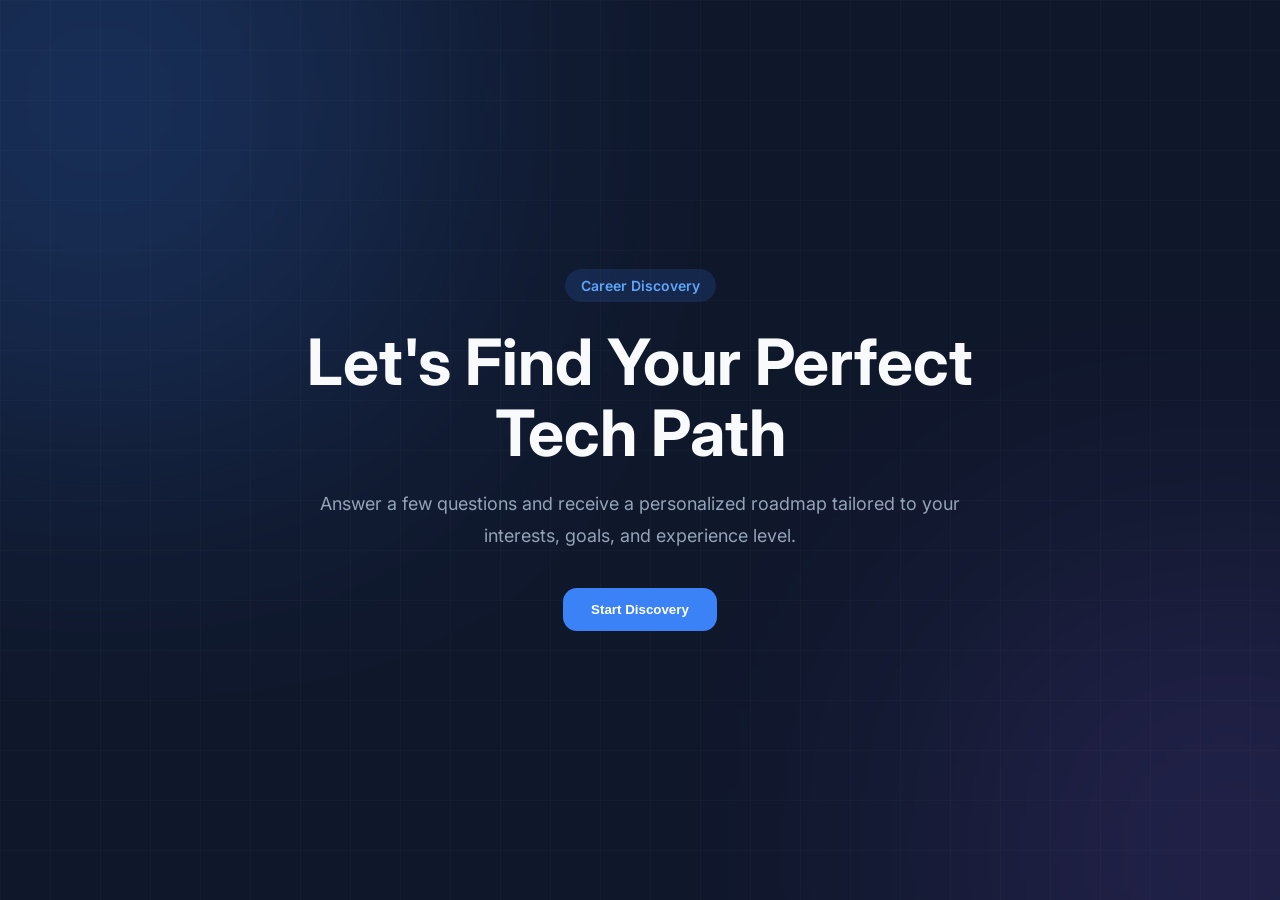
==== pages/quiz.html @ 17b8f145 "quiz, result page" ====
<!doctype html>
<html lang="en">
  <head>
    <meta charset="UTF-8" />
    <meta name="viewport" content="width=device-width, initial-scale=1.0" />
    <title>Guide Into Tech</title>

    <!-- Inter Font -->
    <link rel="preconnect" href="https://fonts.googleapis.com" />
    <link rel="preconnect" href="https://fonts.gstatic.com" crossorigin />
    <link
      href="https://fonts.googleapis.com/css2?family=Inter:wght@300;400;500;600;700;800&display=swap"
      rel="stylesheet" />
    <!-- CSS -->
    <link rel="stylesheet" href="../styles/style.css" />
    <link rel="stylesheet" href="../styles/quiz.css" />
    <link rel="stylesheet" href="../styles/responsive.css" />
  </head>
  <body>
    <section class="discovery_hero">
      <div class="discovery_content">
        <span class="discovery_badge"> Career Discovery </span>

        <h1>Let's Find Your Perfect Tech Path</h1>

        <p>
          Answer a few questions and receive a personalized roadmap tailored to
          your interests, goals, and experience level.
        </p>

        <button class="start_btn">Start Discovery</button>
      </div>
    </section>

    <!-- QUESTION SECTION -->

    <section class="quiz_section">
      <div class="quiz_card">
        <div class="quiz_progress">
          <span id="stepText"> Step 1 of 4 </span>

          <div class="progress_bar">
            <div class="progress_fill" id="progressFill"></div>
          </div>
        </div>

        <h2 id="questionTitle">What's Your Experience Level?</h2>

        <p id="questionDescription">
          Select the option that best describes your current skill level.
        </p>

        <div class="options_container" id="optionsContainer"></div>

        <div class="quiz_actions">
          <button class="continue_btn" id="continueBtn" disabled>
            Continue
          </button>
        </div>
      </div>
    </section>
    <!-- PROCESSING SECTION -->
    <section class="processing_section" id="processingSection">
      <div class="processing_card">
        <div class="loader"></div>

        <h2>Building Your Personalized Path</h2>

        <p id="processingText">Analyzing your responses...</p>
      </div>
    </section>
    <script src="../src/quiz.js"></script>
  </body>
</html>
---- styles/style.css ----
/* RESET */
* {
  padding: 0;
  margin: 0;
  box-sizing: border-box;
  list-style: none;
  text-decoration: none;
  scroll-behavior: smooth;
}

/* ROOT COLORS */
:root {
  --body-bg: #0f172a;
  --txt-cl: #f8fafc;
  --card-cl: #1e293b;
  --border-cl: #334155;
  --button-pri: #3b82f6;
  --button-asct: #8b5cf6;
}

/* BODY */
body {
  background-color: var(--body-bg);
  font-family: "Inter", sans-serif;
  color: var(--txt-cl);
}
/* ================= HEADER ================= */
.header {
  position: fixed;
  top: 0;
  left: 0;
  width: 100%;
  z-index: 1000;
}

/* GLASS EFFECT NAVBAR */
.nav_container {
  max-width: 1200px;
  margin: auto;
  margin-top: 15px;

  display: flex;
  justify-content: space-between;
  align-items: center;

  padding: 14px 24px;

  background: rgba(15, 23, 42, 0.6);
  backdrop-filter: blur(12px);
  -webkit-backdrop-filter: blur(12px);

  border: 1px solid rgba(51, 65, 85, 0.4);
  border-radius: 16px;
}

/* LOGO */
.logo {
  font-weight: 700;
  font-size: 18px;
  color: #f8fafc;
  letter-spacing: 0.5px;
}

/* NAV LINKS */
.nav_links {
  display: flex;
  gap: 25px;
}

.nav_links a {
  color: #94a3b8;
  font-size: 14px;
  transition: 0.3s;
  position: relative;
}

.nav_links a:hover {
  color: #f8fafc;
}

/* CTA BUTTON */
.nav_cta button {
  background: #3b82f6;
  color: white;
  border: none;
  padding: 10px 16px;
  border-radius: 10px;
  font-weight: 600;
  cursor: pointer;
  transition: 0.3s;
}

.nav_cta button:hover {
  transform: scale(1.05);
}

/* MOBILE ICON */
.menu_icon {
  display: none;
  font-size: 24px;
  color: #f8fafc;
  cursor: pointer;
}
/* ================= MOBILE MENU PANEL ================= */
.mobile_menu {
  position: fixed;
  top: 80px;
  right: 20px;
  width: 250px;

  display: flex;
  flex-direction: column;
  gap: 15px;

  padding: 20px;

  background: rgba(15, 23, 42, 0.8);
  backdrop-filter: blur(15px);

  border: 1px solid rgba(51, 65, 85, 0.5);
  border-radius: 16px;

  transform: translateY(-20px);
  opacity: 0;
  pointer-events: none;

  transition: 0.3s ease;
  z-index: 2000;
}

.mobile_menu a {
  color: #94a3b8;
  font-size: 14px;
  transition: 0.3s;
}

.mobile_menu a:hover {
  color: #f8fafc;
}

/* mobile button */
.mobile_menu button {
  background: #3b82f6;
  border: none;
  color: white;
  padding: 10px;
  border-radius: 10px;
  cursor: pointer;
}

/* ACTIVE STATE */
.mobile_menu.active {
  transform: translateY(0);
  opacity: 1;
  pointer-events: auto;
}

/* OVERLAY */
.overlay {
  position: fixed;
  top: 0;
  left: 0;
  width: 100%;
  height: 100vh;

  background: rgba(0, 0, 0, 0.4);
  backdrop-filter: blur(3px);

  opacity: 0;
  pointer-events: none;
  transition: 0.3s ease;
  z-index: 1500;
}

.overlay.active {
  opacity: 1;
  pointer-events: auto;
}

/* ===== NAVBAR SCROLL STATE ===== */
.nav_container {
  transition: all 0.3s ease;
}

/* when page scrolls */
.nav_container.scrolled {
  background: rgba(15, 23, 42, 0.85);
  border: 1px solid rgba(51, 65, 85, 0.6);
  padding: 10px 24px;
  backdrop-filter: blur(18px);
  box-shadow: 0 10px 30px rgba(0, 0, 0, 0.25);
}

/* LINK BASE */
.nav_links a {
  color: #94a3b8;
  font-size: 14px;
  position: relative;
  padding-bottom: 5px;
  transition: 0.3s;
}

/* HOVER + ACTIVE */
.nav_links a:hover,
.nav_links a.active {
  color: #f8fafc;
}

/* UNDERLINE ANIMATION */
.nav_links a::after {
  content: "";
  position: absolute;
  left: 0;
  bottom: 0;
  width: 0%;
  height: 2px;
  background: #3b82f6;
  transition: 0.3s ease;
  border-radius: 10px;
}

.nav_links a:hover::after,
.nav_links a.active::after {
  width: 100%;
}

/* HERO SECTION */
.hero_section {
  position: relative;
  min-height: 100vh;
  display: flex;
  align-items: center;
  justify-content: center;
  text-align: center;
  overflow: hidden;
  padding: 20px;
  background-image:
    linear-gradient(rgba(255, 255, 255, 0.02) 1px, transparent 1px),
    linear-gradient(90deg, rgba(255, 255, 255, 0.02) 1px, transparent 1px);

  background-size: 50px 50px;
}

/* GLOW EFFECTS (YOUR STYLE IMPROVED) */
.hero_section::before {
  position: absolute;
  content: "";
  width: 600px;
  height: 600px;
  background: #3b82f6;
  filter: blur(120px);
  opacity: 0.3;
  top: -200px;
  left: -200px;
  animation: glow 3s ease-in-out infinite;
}

.hero_section::after {
  position: absolute;
  content: "";
  width: 500px;
  height: 500px;
  background: #8b5cf6;
  filter: blur(120px);
  opacity: 0.2;
  bottom: -200px;
  right: -200px;
  animation: glow 3s ease-in-out infinite;
}

/* HERO CONTENT */
.hero_content {
  max-width: 800px;
  z-index: 2;
}

/* HEADLINE */
.hero_content h1 {
  font-size: 60px;
  font-weight: 800;
  line-height: 1.1;
  margin-bottom: 20px;
}

/* SUBTEXT */
.hero_content p {
  font-size: 18px;
  color: #94a3b8;
  margin-bottom: 30px;
}

/* BUTTONS */
.hero_buttons {
  display: flex;
  gap: 15px;
  justify-content: center;
}

/* PRIMARY BUTTON */
.primary_btn {
  background: var(--button-pri);
  color: white;
  border: none;
  padding: 12px 24px;
  border-radius: 12px;
  font-weight: 600;
  cursor: pointer;
  transition: 0.3s;
}

.primary_btn:hover {
  transform: scale(1.05);
}

/* SECONDARY BUTTON */
.secondary_btn {
  background: transparent;
  color: var(--txt-cl);
  border: 1px solid var(--border-cl);
  padding: 12px 24px;
  border-radius: 12px;
  font-weight: 600;
  cursor: pointer;
  transition: 0.3s;
}

.secondary_btn:hover {
  border-color: var(--button-asct);
  transform: scale(1.05);
}

/* =========================
   METRICS SECTION
========================= */

.metrics_section {
  padding: 100px 20px;
}

.metrics_container {
  max-width: 1200px;
  margin: auto;

  display: grid;
  grid-template-columns: repeat(4, 1fr);
  gap: 25px;
}

.metric_card {
  background: rgba(30, 41, 59, 0.7);
  backdrop-filter: blur(10px);

  border: 1px solid var(--border-cl);

  border-radius: 20px;

  padding: 35px 25px;

  text-align: center;

  transition: all 0.3s ease;
}

.metric_card:hover {
  transform: translateY(-8px);

  border-color: var(--button-pri);

  box-shadow: 0 15px 35px rgba(59, 130, 246, 0.15);
}

.metric_card h2 {
  font-size: 3rem;
  font-weight: 800;
  color: var(--txt-cl);

  margin-bottom: 10px;
}

.metric_card p {
  color: #94a3b8;
  font-size: 15px;
  line-height: 1.6;
}

.section_heading {
  text-align: center;
  max-width: 700px;
  margin: 0 auto 60px;
}

.section_heading h2 {
  font-size: 2.5rem;
  margin-bottom: 15px;
}

.section_heading p {
  color: #94a3b8;
  line-height: 1.8;
}

/* =========================
   PROBLEM SECTION
========================= */

.problem_section {
  padding: 120px 20px;
}

.problem_grid {
  max-width: 1200px;
  margin: auto;

  display: grid;
  grid-template-columns: repeat(2, 1fr);
  gap: 25px;
}

.problem_card {
  background: rgba(30, 41, 59, 0.6);
  backdrop-filter: blur(12px);

  border: 1px solid var(--border-cl);

  border-radius: 20px;

  padding: 30px;

  transition: 0.3s ease;
}

.problem_card:hover {
  transform: translateY(-8px);

  border-color: #ef4444;

  box-shadow: 0 15px 35px rgba(239, 68, 68, 0.15);
}

.problem_icon {
  font-size: 2rem;
  margin-bottom: 20px;
}

.problem_card h3 {
  margin-bottom: 12px;
  color: var(--txt-cl);
}

.problem_card p {
  color: #94a3b8;
  line-height: 1.7;
}

.section_badge {
  display: inline-block;

  background: rgba(239, 68, 68, 0.15);

  color: #f87171;

  padding: 8px 16px;

  border-radius: 999px;

  margin-bottom: 20px;

  font-size: 14px;
  font-weight: 600;
}

/* =========================
   SOLUTION SECTION
========================= */

.solution_section {
  padding: 120px 20px;
}

.solution_grid {
  max-width: 1200px;
  margin: auto;

  display: grid;
  grid-template-columns: repeat(2, 1fr);
  gap: 25px;
}

.solution_card {
  background: rgba(30, 41, 59, 0.6);

  backdrop-filter: blur(12px);

  border: 1px solid var(--border-cl);

  border-radius: 20px;

  padding: 30px;

  transition: 0.3s ease;
}

.solution_card:hover {
  transform: translateY(-8px);

  border-color: var(--button-pri);

  box-shadow: 0 15px 35px rgba(59, 130, 246, 0.15);
}

.solution_icon {
  font-size: 2rem;

  margin-bottom: 20px;
}

.solution_card h3 {
  color: var(--txt-cl);

  margin-bottom: 12px;
}

.solution_card p {
  color: #94a3b8;

  line-height: 1.7;
}

.solution_badge {
  display: inline-block;

  padding: 8px 16px;

  border-radius: 999px;

  background: rgba(59, 130, 246, 0.15);

  color: #60a5fa;

  font-size: 14px;

  font-weight: 600;

  margin-bottom: 20px;
}

/* ======================
FEATURES SECTION
====================== */
.features_section {
  background-image:
    linear-gradient(rgba(255, 255, 255, 0.02) 2px, transparent 1px),
    linear-gradient(90deg, rgba(255, 255, 255, 0.02) 2px, transparent 1px);

  background-size: 50px 50px;
  padding: 120px 20px;
}

/* .features_section {
} */

.features_badge {
  display: inline-block;

  padding: 8px 16px;

  border-radius: 999px;

  background: rgba(139, 92, 246, 0.15);

  color: #c4b5fd;

  margin-bottom: 20px;

  font-size: 14px;

  font-weight: 600;
}

.feature_showcase {
  max-width: 1200px;

  margin: 100px auto;

  display: grid;

  grid-template-columns: 1fr 1fr;

  gap: 60px;

  align-items: center;
}

.feature_showcase.reverse .feature_content {
  order: 2;
}

.feature_showcase.reverse .feature_mockup {
  order: 1;
}
.feature_mockup{
  position: relative;
}
.feature_mockup::before{
    content: '';

    position: absolute;

    width: 300px;
    height: 300px;

    background: radial-gradient(
        circle,
        rgba(59,130,246,.2),
        transparent
    );

    filter: blur(60px);

    z-index: -1;
}

.feature_content h3 {
  font-size: 2.5rem;

  margin-bottom: 20px;
}

.feature_content p {
  color: #94a3b8;

  line-height: 1.8;

  max-width: 500px;
}

.feature_mockup {
  display: flex;
  justify-content: center;
}

.mockup_card,
.roadmap_mockup,
.projects_mockup,
.resource_mockup {
  width: 100%;

  max-width: 450px;

  background: rgba(30, 41, 59, 0.7);

  backdrop-filter: blur(10px);

  border: 1px solid var(--border-cl);

  border-radius: 20px;

  padding: 25px;
}
.option,
.road_item,
.project_card,
.resource_item {
  padding: 15px;

  margin-top: 12px;

  border-radius: 12px;

  background: rgba(255, 255, 255, 0.03);

  border: 1px solid rgba(255, 255, 255, 0.05);
}

.mockup_card button {
  margin-top: 20px;

  width: 100%;

  padding: 12px;

  border: none;

  border-radius: 12px;

  background: var(--button-pri);

  color: white;

  cursor: pointer;
}

.mockup_card,
.roadmap_mockup,
.projects_mockup,
.resource_mockup {
  transition: 0.3s ease;
}

.mockup_card:hover,
.roadmap_mockup:hover,
.projects_mockup:hover,
.resource_mockup:hover {
  transform: translateY(-8px);

  border-color: var(--button-pri);

  box-shadow: 0 15px 40px rgba(59, 130, 246, 0.15);
}



/* =====================
FOOTER
===================== */

.footer{
    padding: 100px 20px 30px;

    border-top: 1px solid var(--border-cl);

    position: relative;

    overflow: hidden;
}
.footer::before{
    content: '';

    position: absolute;

    width: 500px;
    height: 500px;

    background: #8b5cf6;

    filter: blur(180px);

    opacity: .08;

    bottom: -250px;
    left: -100px;
}
.footer_container{
    max-width: 1200px;

    margin: auto;

    display: flex;

    justify-content: space-between;

    gap: 60px;
}
.footer_brand{
    max-width: 400px;
}

.footer_brand h3{
    font-size: 1.8rem;

    margin-bottom: 20px;
}

.footer_brand p{
    color: #94a3b8;

    line-height: 1.8;
}
.footer_links{
    display: flex;

    gap: 80px;
}

.footer_column{
    display: flex;

    flex-direction: column;
}

.footer_column h4{
    margin-bottom: 20px;
}

.footer_column a{
    color: #94a3b8;

    margin-bottom: 12px;

    transition: .3s;
}

.footer_column a:hover{
    color: var(--txt-cl);
}
.footer_bottom{
    max-width: 1200px;

    margin: 60px auto 0;

    padding-top: 30px;

    border-top: 1px solid rgba(255,255,255,.05);

    text-align: center;
}

.footer_bottom p{
    color: #64748b;
}
/* ================= ANIMATION SECTION ============ */

.hero_content h1 {
  opacity: 0;
  transform: translateY(30px);
  animation: fadeUp 1s ease forwards;
}

.hero_content p {
  opacity: 0;
  transform: translateY(30px);
  animation: fadeUp 1s ease forwards 0.2s;
}

.hero_buttons {
  opacity: 0;
  transform: translateY(30px);
  animation: fadeUp 1s ease forwards 0.4s;
}

/* ================= BUTTONS ================= */
.primary_btn,
.secondary_btn {
  transition: all 0.3s ease;
}

.primary_btn:hover,
.secondary_btn:hover {
  transform: translateY(-3px) scale(1.03);
}

/* ================= KEYFRAMES ================= */

@keyframes fadeUp {
  from{
    opacity: 0;
    transform: translateY(-10px);
  }
  to {
    opacity: 1;
    transform: translateY(0);
  }
}


@keyframes float {
  0% { transform: translateY(0); }
  50% { transform: translateY(-10px); }
  100% { transform: translateY(0); }
}

@keyframes glow {
  0% {
    opacity: 0.2;
  }
  50% {
    opacity: 0.4;
  }
  100% {
    opacity: 0.2;
  }
}
---- styles/quiz.css ----
/* ======================
DISCOVERY HERO
====================== */


.discovery_hero{
  min-height: 100vh;

  display:flex;
  align-items:center;
  justify-content:center;

  text-align:center;

  padding:20px;

  position:relative;

  overflow:hidden;

  background-image:
  linear-gradient(rgba(255,255,255,.02) 1px, transparent 1px),
  linear-gradient(90deg, rgba(255,255,255,.02) 1px, transparent 1px);

  background-size:50px 50px;
}

.discovery_hero::before{
  content:'';

  position:absolute;

  width:600px;
  height:600px;

  background:#3b82f6;

  filter:blur(150px);

  opacity:.25;

  top:-200px;
  left:-200px;
}

.discovery_hero::after{
  content:'';

  position:absolute;

  width:500px;
  height:500px;

  background:#8b5cf6;

  filter:blur(150px);

  opacity:.2;

  bottom:-200px;
  right:-200px;
}

.discovery_content{
  max-width:700px;

  position:relative;

  z-index:2;
}

.discovery_badge{
  display:inline-block;

  padding:8px 16px;

  border-radius:999px;

  background:rgba(59,130,246,.15);

  color:#60a5fa;

  font-size:14px;
  font-weight:600;

  margin-bottom:25px;
}

.discovery_content h1{
  font-size:4rem;

  line-height:1.1;

  margin-bottom:20px;
}

.discovery_content p{
  color:#94a3b8;

  line-height:1.8;

  font-size:18px;

  margin-bottom:35px;
}

.start_btn{
  padding:14px 28px;

  border:none;

  border-radius:14px;

  background:var(--button-pri);

  color:white;

  font-weight:600;

  cursor:pointer;

  transition:.3s;
}

.start_btn:hover{
  transform:translateY(-4px);

  box-shadow:
  0 15px 35px rgba(59,130,246,.25);
}

/* ==========================
QUIZ SECTION
========================== */

.quiz_section{
  padding:50px 20px;
  display: none;
}

.quiz_card{
  max-width:850px;

  margin:auto;

  background:
  rgba(30,41,59,.7);

  backdrop-filter:blur(15px);

  border:1px solid var(--border-cl);

  border-radius:28px;

  padding:50px;

  position:relative;

  overflow:hidden;
}

.quiz_card::before{
  content:'';

  position:absolute;

  width:350px;
  height:350px;

  background:
  radial-gradient(
    circle,
    rgba(59,130,246,.15),
    transparent
  );

  filter:blur(80px);

  top:-100px;
  right:-100px;
}

.quiz_progress{
  margin-bottom:40px;
}

.quiz_progress span{
  display:block;

  color:#94a3b8;

  margin-bottom:12px;

  font-size:14px;
}

.progress_bar{
  width:100%;

  height:8px;

  background:
  rgba(255,255,255,.05);

  border-radius:999px;

  overflow:hidden;
}

.progress_fill{
  width:25%;

  height:100%;

  background:
  linear-gradient(
    90deg,
    #3b82f6,
    #8b5cf6
  );

  border-radius:999px;
}

.quiz_card h2{
  font-size:2.5rem;

  margin-bottom:15px;

  text-align:center;
}

.quiz_card > p{
  text-align:center;

  color:#94a3b8;

  line-height:1.8;

  margin-bottom:40px;
}
.options_container{
  display:grid;

  grid-template-columns:
  repeat(3,1fr);

  gap:20px;

  margin-bottom:40px;
}

.option_card{
  padding:25px;

  border-radius:20px;

  background:
  rgba(255,255,255,.03);

  border:
  1px solid rgba(255,255,255,.05);

  cursor:pointer;

  transition:.3s ease;
}

.option_card:hover{
  transform:translateY(-6px);

  border-color:
  var(--button-pri);

  box-shadow:
  0 15px 35px
  rgba(59,130,246,.15);
}

.option_card h3{
  margin-bottom:15px;

  font-size:1.2rem;
}

.option_card p{
  color:#94a3b8;

  line-height:1.7;
}
.quiz_actions{
  display:flex;

  justify-content:center;
}

.continue_btn{
  padding:14px 32px;

  border:none;

  border-radius:14px;

  background:
  var(--button-pri);

  color:white;

  font-weight:600;

  cursor:pointer;

  transition:.3s;
}

.continue_btn:hover{
  transform:translateY(-4px);

  box-shadow:
  0 15px 35px
  rgba(59,130,246,.25);
}

.option_card.selected{
  border-color: var(--button-pri);

  background:
  rgba(59,130,246,.12);

  transform: translateY(-6px);

  box-shadow:
  0 15px 35px rgba(59,130,246,.2);
}

.continue_btn:disabled{
  opacity: .5;

  cursor: not-allowed;

  transform: none;
}

/* PROCESSING SECTION */

.processing_section{
  display:none;

  min-height:100vh;

  align-items:center;
  justify-content:center;

  padding:20px;
}

.processing_section.active{
  display:flex;
}

.processing_card{
  width:100%;
  max-width:700px;

  text-align:center;

  background:rgba(30,41,59,.7);

  backdrop-filter:blur(15px);

  border:1px solid var(--border-cl);

  border-radius:28px;

  padding:60px 40px;
}

.processing_card h2{
  margin-top:30px;
  margin-bottom:15px;
  font-size:2.3rem;
}

.processing_card p{
  color:#94a3b8;

  font-size:18px;
}
.loader{

  width:80px;
  height:80px;

  margin:auto;

  border:6px solid
  rgba(255,255,255,.08);

  border-top:
  6px solid #3b82f6;

  border-radius:50%;

  animation:
  spin 1s linear infinite;
}

@keyframes spin{

  from{
    transform:rotate(0deg);
  }

  to{
    transform:rotate(360deg);
  }

}
---- styles/responsive.css ----
/* RESPONSIVE */

@media (max-width: 992px){

  .metrics_container{
    grid-template-columns: repeat(2, 1fr);
  }
  .discovery_content h1{
    font-size: 3.2rem;
  }

  .quiz_card{
    padding: 40px;
  }

  .quiz_card h2{
    font-size: 2rem;
  }

  .options_container{
    grid-template-columns: 1fr;
  }

}

@media (max-width: 768px){
  .nav_links {
    display: none; /* hidden for mobile */
  }

  .nav_cta {
    display: none;
  }

  .menu_icon {
    display: block;
  }

  .nav_container {
    padding: 12px 18px;
  }
  .hero_content h1{
    font-size: 40px;
  }

  .hero_content p{
    font-size: 16px;
  }

  .hero_buttons{
    flex-direction: column;
  }
  
  .problem_grid{
    grid-template-columns: 1fr;
  }

   .solution_grid{
    grid-template-columns: 1fr;
  }

  .feature_showcase{
        grid-template-columns: 1fr;
    }

    .feature_showcase.reverse .feature_content,
    .feature_showcase.reverse .feature_mockup{
        order: unset;
    }

    .feature_content{
        text-align: center;
    }

    .feature_content p{
        margin: auto;
    }

     .footer_container{
        flex-direction: column;
    }

    .footer_links{
        flex-wrap: wrap;

        gap: 40px;
    }
  
  
  .discovery_hero{
    min-height: 90vh;
  }

  .discovery_content h1{
    font-size: 2.6rem;
  }

  .discovery_content p{
    font-size: 16px;
  }

  .quiz_section{
    padding: 80px 20px;
  }

  .quiz_card{
    padding: 30px 20px;
    border-radius: 24px;
  }

  .quiz_card h2{
    font-size: 1.8rem;
  }

  .option_card{
    padding: 20px;
  }

  .continue_btn{
    width: 100%;
  }

  .processing_card{
    padding:40px 20px;
  }

  .processing_card h2{
    font-size:1.8rem;
  }
  
  .results_container h1{

    font-size:2rem;
  }
  
  .results_section {
    padding: 90px 15px;
  }

  /* HERO TEXT */
  .results_hero h1 {
    font-size: 2.2rem;
    line-height: 1.2;
  }

  .results_hero p {
    font-size: 0.95rem;
  }

  .compatibility h2 {
    font-size: 2.2rem;
  }

  /* STACK ALL GRIDS */
  .results_grid {
    grid-template-columns: 1fr;
  }

  /* CARDS */
  .card {
    padding: 20px;
  }

  /* SKILLS GRID */
  .skills_grid {
    grid-template-columns: repeat(2, 1fr);
  }

  /* REASON BLOCK */
  .reason_card {
    padding: 20px;
  }


}

@media (max-width: 576px){

  .metrics_container{
    grid-template-columns: 1fr;
  }

}
@media (max-width: 480px){

  .discovery_content h1{
    font-size: 2.1rem;
  }

  .discovery_badge{
    font-size: 12px;
  }

  .quiz_card h2{
    font-size: 1.5rem;
  }

  .quiz_card > p{
    font-size: 14px;
  }

  .option_card h3{
    font-size: 1rem;
  }

  .option_card p{
    font-size: 14px;
  }
  .results_hero h1 {
    font-size: 1.8rem;
  }

  .compatibility h2 {
    font-size: 2rem;
  }

  .badge {
    font-size: 12px;
    padding: 6px 12px;
  }

  /* STACK EVERYTHING EVEN TIGHTER */
  .skills_grid {
    grid-template-columns: 1fr;
  }

  .cta_btn {
    width: 100%;
    text-align: center;
  }


}
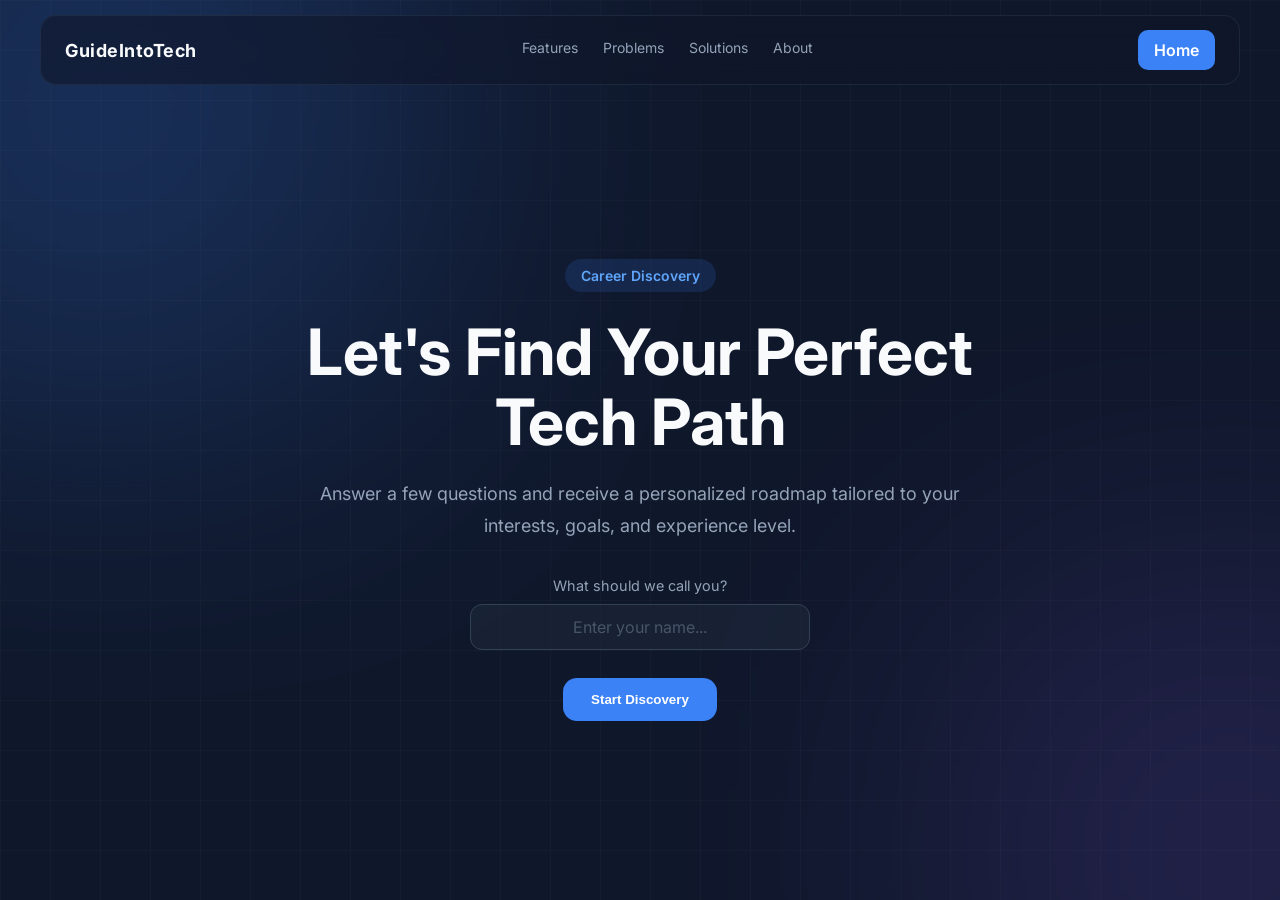
==== commit 7bdedaac: "Complete platform build: roadmap, personalization, improved recommendations - Add roadmap.html with " ====
--- a/pages/quiz.html
+++ b/pages/quiz.html
@@ -3,7 +3,8 @@
   <head>
     <meta charset="UTF-8" />
     <meta name="viewport" content="width=device-width, initial-scale=1.0" />
-    <title>Guide Into Tech</title>
+    <title>Quiz — Guide Into Tech</title>
+    <link rel="icon" href="data:image/svg+xml,<svg xmlns='http://www.w3.org/2000/svg' viewBox='0 0 100 100'><text y='.9em' font-size='90'>🗺️</text></svg>">
 
     <!-- Inter Font -->
     <link rel="preconnect" href="https://fonts.googleapis.com" />
@@ -17,16 +18,55 @@
     <link rel="stylesheet" href="../styles/responsive.css" />
   </head>
   <body>
+    <header class="header">
+      <div class="nav_container">
+        <a href="../index.html" class="logo">GuideIntoTech</a>
+
+        <nav class="nav_links">
+          <a href="../index.html#features">Features</a>
+          <a href="../index.html#problem">Problems</a>
+          <a href="../index.html#solution">Solutions</a>
+          <a href="../index.html#about">About</a>
+        </nav>
+
+        <div class="nav_cta">
+          <a href="../index.html">Home</a>
+        </div>
+
+        <div class="menu_icon" id="menuIcon">☰</div>
+      </div>
+
+      <div class="mobile_menu" id="mobileMenu">
+        <a href="../index.html#features">Features</a>
+        <a href="../index.html#problem">Problems</a>
+        <a href="../index.html#solution">Solutions</a>
+        <a href="../index.html#about">About</a>
+        <a href="../index.html" class="mobile_cta">Home</a>
+      </div>
+
+      <div class="overlay" id="overlay"></div>
+    </header>
+
     <section class="discovery_hero">
       <div class="discovery_content">
         <span class="discovery_badge"> Career Discovery </span>
 
-        <h1>Let's Find Your Perfect Tech Path</h1>
+        <h1 id="heroHeading">Let's Find Your Perfect Tech Path</h1>
 
         <p>
           Answer a few questions and receive a personalized roadmap tailored to
           your interests, goals, and experience level.
         </p>
+
+        <div class="name_field">
+          <label for="userName">What should we call you?</label>
+          <input
+            type="text"
+            id="userName"
+            placeholder="Enter your name..."
+            maxlength="30"
+            autocomplete="off" />
+        </div>
 
         <button class="start_btn">Start Discovery</button>
       </div>
@@ -69,6 +109,7 @@
         <p id="processingText">Analyzing your responses...</p>
       </div>
     </section>
+    <script src="../src/nav.js"></script>
     <script src="../src/quiz.js"></script>
   </body>
 </html>
--- a/styles/style.css
+++ b/styles/style.css
@@ -79,18 +79,17 @@
 }
 
 /* CTA BUTTON */
-.nav_cta button {
+.nav_cta a {
+  display: inline-block;
   background: #3b82f6;
   color: white;
-  border: none;
   padding: 10px 16px;
   border-radius: 10px;
   font-weight: 600;
-  cursor: pointer;
   transition: 0.3s;
 }
 
-.nav_cta button:hover {
+.nav_cta a:hover {
   transform: scale(1.05);
 }
 
@@ -138,14 +137,15 @@
   color: #f8fafc;
 }
 
-/* mobile button */
-.mobile_menu button {
+/* mobile CTA */
+.mobile_menu .mobile_cta {
+  display: inline-block;
   background: #3b82f6;
-  border: none;
   color: white;
-  padding: 10px;
+  padding: 10px 16px;
   border-radius: 10px;
-  cursor: pointer;
+  font-weight: 600;
+  transition: 0.3s;
 }
 
 /* ACTIVE STATE */
@@ -298,6 +298,7 @@
 
 /* PRIMARY BUTTON */
 .primary_btn {
+  display: inline-block;
   background: var(--button-pri);
   color: white;
   border: none;
@@ -314,6 +315,7 @@
 
 /* SECONDARY BUTTON */
 .secondary_btn {
+  display: inline-block;
   background: transparent;
   color: var(--txt-cl);
   border: 1px solid var(--border-cl);
@@ -672,22 +674,16 @@
   border: 1px solid rgba(255, 255, 255, 0.05);
 }
 
-.mockup_card button {
+.mockup_card a {
+  display: block;
   margin-top: 20px;
-
   width: 100%;
-
   padding: 12px;
-
-  border: none;
-
   border-radius: 12px;
-
   background: var(--button-pri);
-
   color: white;
-
-  cursor: pointer;
+  text-align: center;
+  transition: 0.3s;
 }
 
 .mockup_card,
@@ -709,6 +705,63 @@
 }
 
 
+
+/* =====================
+ABOUT
+===================== */
+
+.about_section {
+  padding: 100px 20px;
+}
+
+.about_badge {
+  display: inline-block;
+  padding: 8px 18px;
+  border-radius: 999px;
+  background: rgba(139, 92, 246, 0.12);
+  color: #a78bfa;
+  font-size: 0.85rem;
+  font-weight: 600;
+  margin-bottom: 20px;
+}
+
+.about_grid {
+  display: grid;
+  grid-template-columns: repeat(3, 1fr);
+  gap: 24px;
+  max-width: 1100px;
+  margin: 50px auto 0;
+}
+
+.about_card {
+  background: rgba(30, 41, 59, 0.6);
+  backdrop-filter: blur(12px);
+  border: 1px solid var(--border-cl);
+  border-radius: 20px;
+  padding: 30px;
+  transition: 0.3s;
+}
+
+.about_card:hover {
+  transform: translateY(-5px);
+  border-color: #8b5cf6;
+}
+
+.about_icon {
+  font-size: 2rem;
+  margin-bottom: 16px;
+}
+
+.about_card h3 {
+  font-size: 1.1rem;
+  margin-bottom: 10px;
+}
+
+.about_card p {
+  color: #94a3b8;
+  line-height: 1.7;
+  font-size: 0.95rem;
+}
 
 /* =====================
 FOOTER
--- a/styles/quiz.css
+++ b/styles/quiz.css
@@ -12,7 +12,7 @@
 
   text-align:center;
 
-  padding:20px;
+  padding: 100px 20px 20px;
 
   position:relative;
 
@@ -102,6 +102,43 @@
   font-size:18px;
 
   margin-bottom:35px;
+}
+
+/* NAME INPUT */
+.name_field {
+  display: flex;
+  flex-direction: column;
+  align-items: center;
+  gap: 10px;
+  margin-bottom: 28px;
+}
+
+.name_field label {
+  font-size: 0.9rem;
+  color: #94a3b8;
+}
+
+.name_field input {
+  width: 100%;
+  max-width: 340px;
+  padding: 12px 18px;
+  border-radius: 12px;
+  border: 1px solid var(--border-cl);
+  background: rgba(30, 41, 59, 0.6);
+  color: var(--txt-cl);
+  font-family: "Inter", sans-serif;
+  font-size: 1rem;
+  text-align: center;
+  outline: none;
+  transition: border-color 0.3s;
+}
+
+.name_field input::placeholder {
+  color: #475569;
+}
+
+.name_field input:focus {
+  border-color: #3b82f6;
 }
 
 .start_btn{
--- a/styles/responsive.css
+++ b/styles/responsive.css
@@ -3,6 +3,14 @@
 @media (max-width: 992px){
 
   .metrics_container{
+    grid-template-columns: repeat(2, 1fr);
+  }
+
+  .about_grid {
+    grid-template-columns: repeat(2, 1fr);
+  }
+
+  .results_grid_two {
     grid-template-columns: repeat(2, 1fr);
   }
   .discovery_content h1{
@@ -171,6 +179,24 @@
     padding: 20px;
   }
 
+  /* ABOUT */
+  .about_grid {
+    grid-template-columns: 1fr;
+  }
+
+  /* RESULTS 3-COL → 1-COL */
+  .results_grid_two {
+    grid-template-columns: 1fr;
+  }
+
+  /* ROADMAP */
+  .roadmap_hero h1 {
+    font-size: 2rem;
+  }
+
+  .phase_topics {
+    grid-template-columns: 1fr;
+  }
 
 }
 
